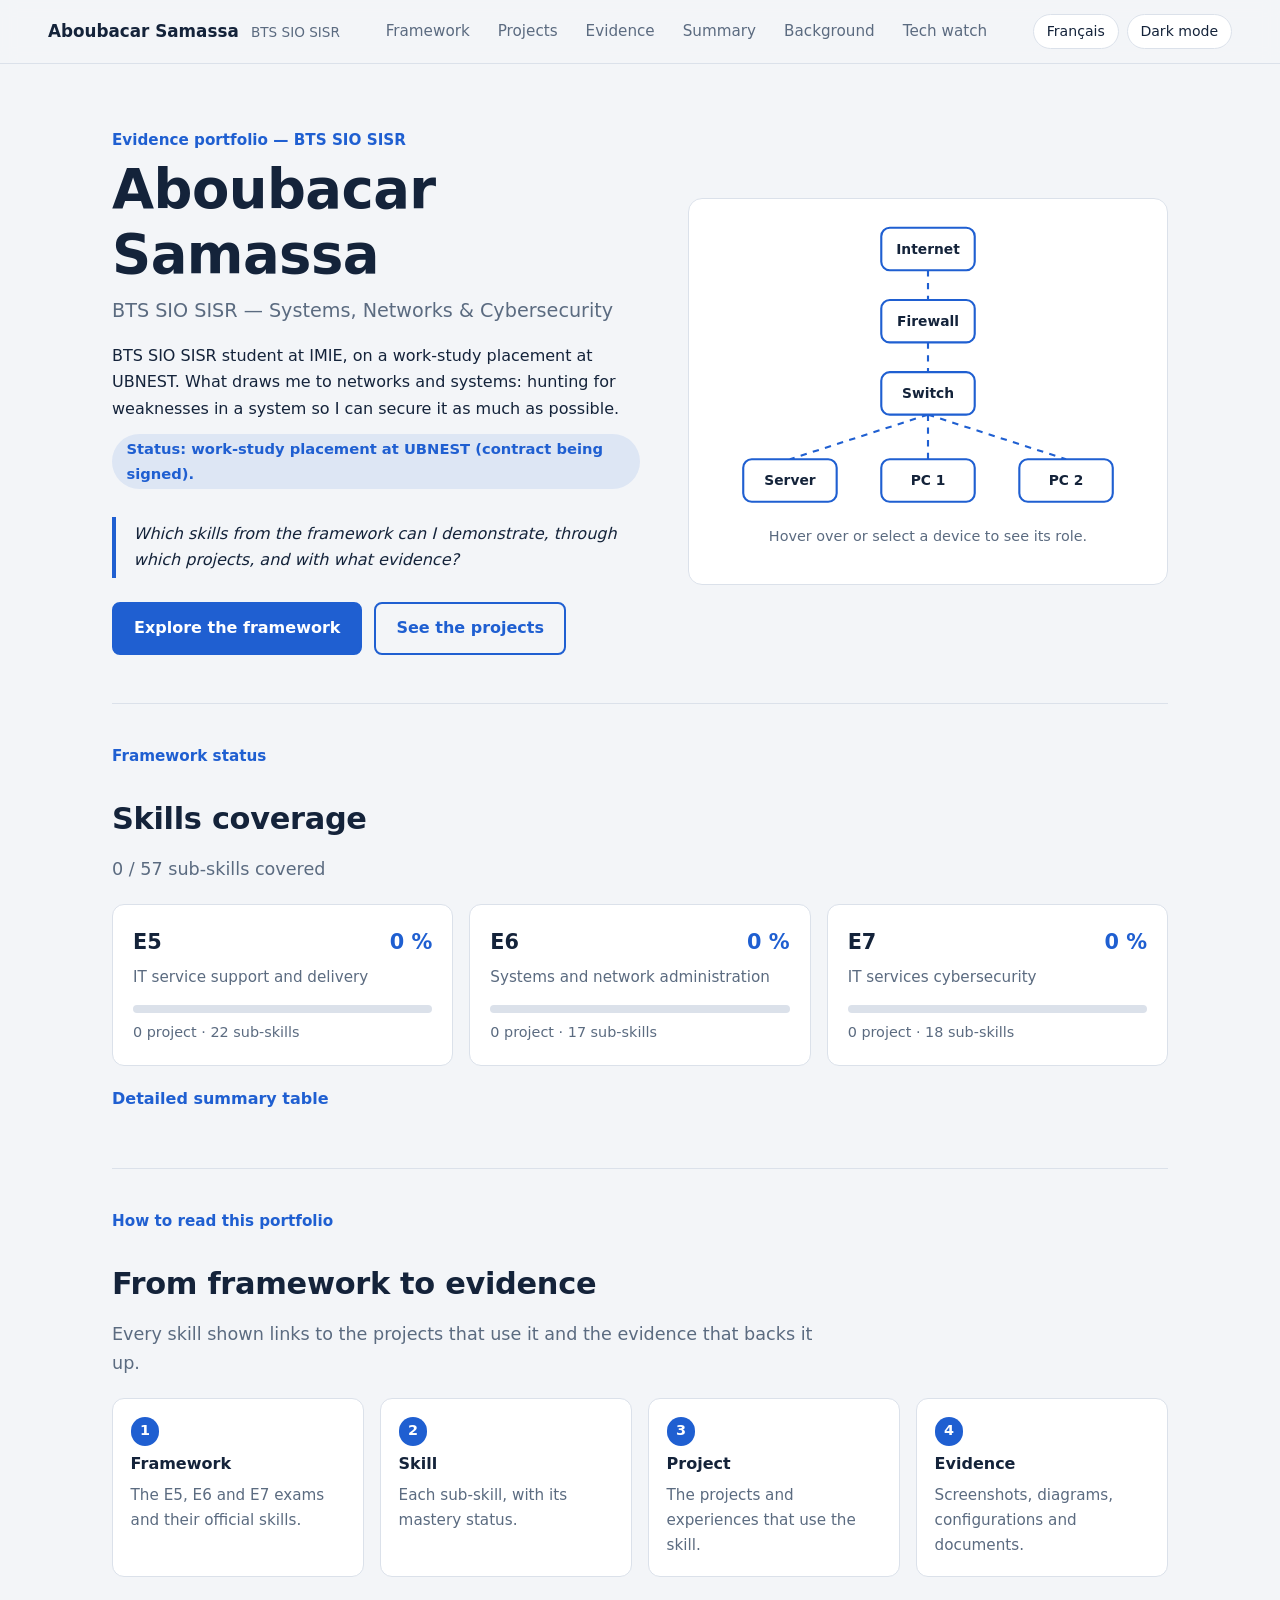
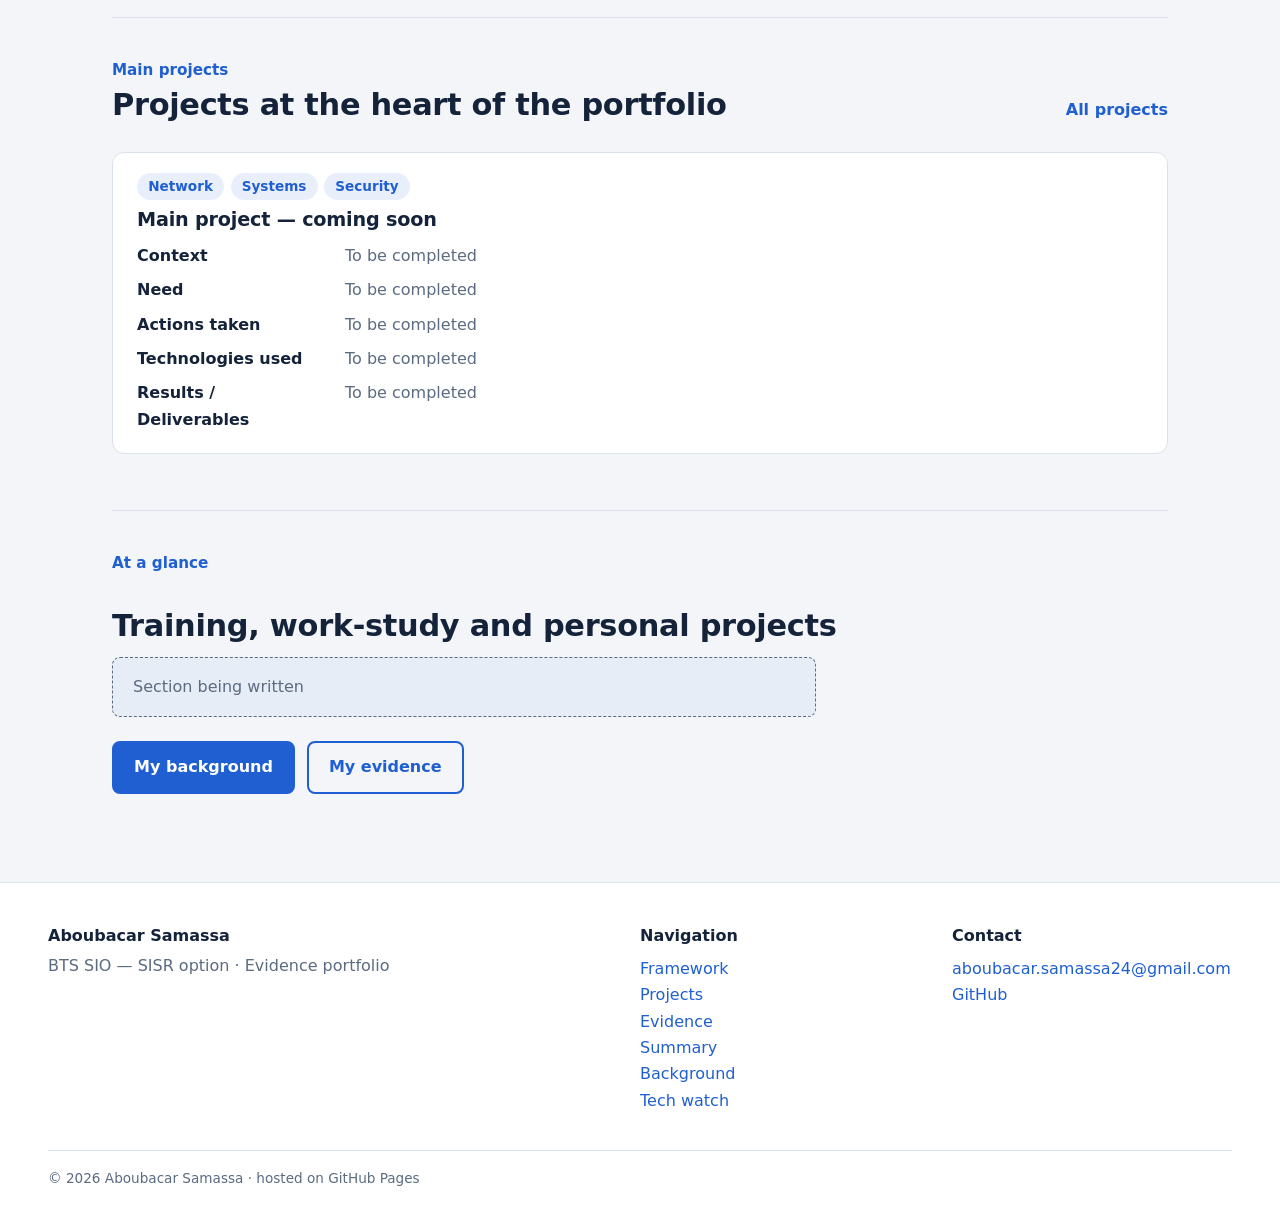
==== index-en.html @ 6299eace "Add files via upload" ====
<!DOCTYPE html>
<html lang="en" data-theme="light">
<head>
<meta charset="utf-8">
<meta name="viewport" content="width=device-width, initial-scale=1">
<title>Aboubacar Samassa — Portfolio BTS SIO SISR</title>
<meta name="description" content="Evidence portfolio — BTS SIO SISR · Aboubacar Samassa">
<script>(function(){var d=document.documentElement;d.classList.add("js");try{var s=localStorage.getItem("theme");d.dataset.theme=s||(matchMedia("(prefers-color-scheme: dark)").matches?"dark":"light")}catch(e){}})()</script>
<link rel="stylesheet" href="style.css?v=3">
</head>
<body>
<a class="skip" href="#main">Skip to content</a>
<header class="topbar">
  <a class="marque" href="index-en.html">Aboubacar Samassa <span>BTS SIO SISR</span></a>
  <nav aria-label="Main navigation"><ul><li><a href="referentiel-en.html">Framework</a></li><li><a href="realisations-en.html">Projects</a></li><li><a href="preuves-en.html">Evidence</a></li><li><a href="synthese-en.html">Summary</a></li><li><a href="parcours-en.html">Background</a></li><li><a href="veille-en.html">Tech watch</a></li></ul></nav>
  <div class="outils"><a class="outil" href="index.html" hreflang="fr" lang="fr">Français</a>
  <button class="outil" id="theme" type="button" aria-pressed="false">Dark mode</button></div>
</header>
<main id="main">
<section class="hero">
  <div class="hero-texte">
    <p class="surtitre">Evidence portfolio — BTS SIO SISR</p>
    <h1>Aboubacar Samassa</h1>
    <p class="accroche">BTS SIO SISR — Systems, Networks & Cybersecurity</p>
    <p class="intro">BTS SIO SISR student at IMIE, on a work-study placement at UBNEST. What draws me to networks and systems: hunting for weaknesses in a system so I can secure it as much as possible.</p>
    <p class="statut">Status: work-study placement at UBNEST (contract being signed).</p>
    <blockquote>Which skills from the framework can I demonstrate, through which projects, and with what evidence?</blockquote>
    <p class="actions"><a class="bouton" href="referentiel-en.html">Explore the framework</a> <a class="bouton clair" href="realisations-en.html">See the projects</a></p>
  </div>
  <figure class="schema"><svg viewBox="0 0 420 285" role="group" aria-label="Interactive network diagram"><line class="lien" x1="210" y1="52" x2="210" y2="80"/><line class="lien" x1="210" y1="120" x2="210" y2="148"/><line class="lien" x1="210" y1="188" x2="80" y2="230"/><line class="lien" x1="210" y1="188" x2="210" y2="230"/><line class="lien" x1="210" y1="188" x2="340" y2="230"/><g class="noeud" tabindex="0" role="button" aria-label="Internet: the public network, where incoming traffic comes from." data-desc="Internet: the public network, where incoming traffic comes from."><rect x="166" y="12" width="88" height="40" rx="8"/><text x="210" y="32">Internet</text></g><g class="noeud" tabindex="0" role="button" aria-label="Firewall: filters traffic and protects the internal network." data-desc="Firewall: filters traffic and protects the internal network."><rect x="166" y="80" width="88" height="40" rx="8"/><text x="210" y="100">Firewall</text></g><g class="noeud" tabindex="0" role="button" aria-label="Switch: connects the machines of the local network together." data-desc="Switch: connects the machines of the local network together."><rect x="166" y="148" width="88" height="40" rx="8"/><text x="210" y="168">Switch</text></g><g class="noeud" tabindex="0" role="button" aria-label="Server: hosts services (directory, files, web…)." data-desc="Server: hosts services (directory, files, web…)."><rect x="36" y="230" width="88" height="40" rx="8"/><text x="80" y="250">Server</text></g><g class="noeud" tabindex="0" role="button" aria-label="Client workstation: a user reaching the network’s services." data-desc="Client workstation: a user reaching the network’s services."><rect x="166" y="230" width="88" height="40" rx="8"/><text x="210" y="250">PC 1</text></g><g class="noeud" tabindex="0" role="button" aria-label="Client workstation: another user on the same local network." data-desc="Client workstation: another user on the same local network."><rect x="296" y="230" width="88" height="40" rx="8"/><text x="340" y="250">PC 2</text></g></svg><figcaption id="legende" aria-live="polite">Hover over or select a device to see its role.</figcaption></figure>
</section>
<section class="section" id="couverture"><p class="surtitre">Framework status</p><h2>Skills coverage</h2>
  <p class="lead">0 / 57 sub-skills covered</p><div class="cartes"><a class="carte" href="referentiel-en.html#e5">
      <div class="carte-tete"><strong>E5</strong><span class="pct">0 %</span></div><p class="carte-titre">IT service support and delivery</p>
      <div class="barre" role="img" aria-label="E5 : 0 %"><i style="width:0%"></i></div>
      <p class="petit">0 project · 22 sub-skills</p></a><a class="carte" href="referentiel-en.html#e6">
      <div class="carte-tete"><strong>E6</strong><span class="pct">0 %</span></div><p class="carte-titre">Systems and network administration</p>
      <div class="barre" role="img" aria-label="E6 : 0 %"><i style="width:0%"></i></div>
      <p class="petit">0 project · 17 sub-skills</p></a><a class="carte" href="referentiel-en.html#e7">
      <div class="carte-tete"><strong>E7</strong><span class="pct">0 %</span></div><p class="carte-titre">IT services cybersecurity</p>
      <div class="barre" role="img" aria-label="E7 : 0 %"><i style="width:0%"></i></div>
      <p class="petit">0 project · 18 sub-skills</p></a></div>
  <p><a class="lien-fort" href="synthese-en.html">Detailed summary table</a></p></section>
<section class="section"><p class="surtitre">How to read this portfolio</p><h2>From framework to evidence</h2>
  <p class="lead">Every skill shown links to the projects that use it and the evidence that backs it up.</p><ol class="etapes"><li><strong>Framework</strong><span>The E5, E6 and E7 exams and their official skills.</span></li><li><strong>Skill</strong><span>Each sub-skill, with its mastery status.</span></li><li><strong>Project</strong><span>The projects and experiences that use the skill.</span></li><li><strong>Evidence</strong><span>Screenshots, diagrams, configurations and documents.</span></li></ol></section>
<section class="section"><p class="surtitre">Main projects</p>
  <div class="entete-ligne"><h2>Projects at the heart of the portfolio</h2><a class="lien-fort" href="realisations-en.html">All projects</a></div>
  <article class="fiche"><div class="tags"><span class="tag">Network</span><span class="tag">Systems</span><span class="tag">Security</span></div><h3>Main project — coming soon</h3><dl><dt>Context</dt><dd>To be completed</dd><dt>Need</dt><dd>To be completed</dd><dt>Actions taken</dt><dd>To be completed</dd><dt>Technologies used</dt><dd>To be completed</dd><dt>Results / Deliverables</dt><dd>To be completed</dd></dl></article></section>
<section class="section"><p class="surtitre">At a glance</p><h2>Training, work-study and personal projects</h2>
  <p class="placeholder">Section being written</p>
  <p class="actions"><a class="bouton" href="parcours-en.html">My background</a> <a class="bouton clair" href="preuves-en.html">My evidence</a></p></section>
</main>
<footer class="pied">
  <div><strong>Aboubacar Samassa</strong><p>BTS SIO — SISR option · Evidence portfolio</p></div>
  <div><strong>Navigation</strong><ul><li><a href="referentiel-en.html">Framework</a></li><li><a href="realisations-en.html">Projects</a></li><li><a href="preuves-en.html">Evidence</a></li><li><a href="synthese-en.html">Summary</a></li><li><a href="parcours-en.html">Background</a></li><li><a href="veille-en.html">Tech watch</a></li></ul></div>
  <div><strong>Contact</strong><ul><li><a href="mailto:aboubacar.samassa24@gmail.com">aboubacar.samassa24@gmail.com</a></li><li><a href="https://github.com/Ubasams24">GitHub</a></li></ul></div>
  <p class="copy">© 2026 Aboubacar Samassa · hosted on GitHub Pages</p>
</footer>
<script src="script.js?v=3"></script>
</body>
</html>
---- style.css ----
:root{
  --fond:#f3f5f8; --carte:#fff; --encre:#14233a; --doux:#5b6b80; --accent:#1f5fd1; --accent-fort:#184fb0;
  --filet:#dbe1ea; --barre:rgba(243,245,248,.92); --th-fond:#14233a; --th-texte:#fff; --sur-accent:#fff;
  --teinte:rgba(31,95,209,.1); --teinte-faible:rgba(31,95,209,.05); --ombre:rgba(20,35,58,.1); color-scheme:light;
}
:root[data-theme="dark"]{
  --fond:#0e1624; --carte:#16223a; --encre:#e6edf7; --doux:#9fb0c7; --accent:#6ea0ff; --accent-fort:#8db4ff;
  --filet:#263553; --barre:rgba(14,22,36,.92); --th-fond:#223457; --th-texte:#e6edf7; --sur-accent:#0b1626;
  --teinte:rgba(110,160,255,.16); --teinte-faible:rgba(110,160,255,.07); --ombre:rgba(0,0,0,.4); color-scheme:dark;
}
*{box-sizing:border-box}
html{scroll-behavior:smooth}
body{margin:0;background:var(--fond);color:var(--encre);font-family:system-ui,-apple-system,"Segoe UI",Roboto,sans-serif;
  line-height:1.65;transition:background-color .3s,color .3s}
a{color:var(--accent)}
:focus-visible{outline:3px solid var(--accent);outline-offset:3px}
.skip{position:absolute;left:-999px}
.skip:focus{left:1rem;top:1rem;background:var(--carte);padding:.5rem 1rem;z-index:20}

.topbar{position:sticky;top:0;z-index:10;background:var(--barre);backdrop-filter:blur(8px);border-bottom:1px solid var(--filet);
  display:flex;align-items:center;justify-content:space-between;gap:1rem;padding:.8rem clamp(1rem,4vw,3rem);flex-wrap:wrap}
.marque{color:var(--encre);text-decoration:none;font-weight:700;font-size:1.05rem}
.marque span{font-weight:500;color:var(--doux);font-size:.85rem;margin-left:.4rem}
.topbar ul{list-style:none;display:flex;gap:.25rem;margin:0;padding:0;flex-wrap:wrap}
.topbar nav a{display:block;padding:.4rem .75rem;border-radius:6px;color:var(--doux);text-decoration:none;font-size:.95rem}
.topbar nav a:hover{color:var(--encre);background:var(--teinte-faible)}
.topbar nav a[aria-current="page"]{color:var(--accent);font-weight:600;background:var(--teinte)}
.outils{display:flex;gap:.5rem;align-items:center}
.outil{border:1px solid var(--filet);background:var(--carte);color:var(--encre);padding:.3rem .8rem;border-radius:99px;
  font:inherit;font-size:.88rem;cursor:pointer;text-decoration:none}
.outil:hover{border-color:var(--accent);color:var(--accent)}
.outil[aria-pressed="true"]{background:var(--accent);color:var(--sur-accent);border-color:var(--accent)}

main{max-width:72rem;margin:0 auto;padding:0 clamp(1rem,4vw,3rem) 3rem}
h1,h2,h3{line-height:1.2;letter-spacing:-.01em}
h1{font-size:clamp(2.2rem,5vw,3.4rem);margin:.2rem 0 .5rem}
h2{font-size:clamp(1.5rem,2.6vw,1.9rem);margin:2rem 0 .75rem}
h3{font-size:1.2rem;margin:.5rem 0 .75rem}
.surtitre{color:var(--accent);font-weight:600;font-size:.95rem;margin:0}
.lead{color:var(--doux);font-size:1.1rem;max-width:44rem}
.petit{color:var(--doux);font-size:.9rem;margin:.5rem 0 0}

.hero{display:grid;grid-template-columns:1.1fr 1fr;gap:3rem;align-items:center;padding:4rem 0 3rem}
.accroche{font-size:1.2rem;color:var(--doux);margin:0 0 1rem}
.intro{max-width:36rem;margin:.5rem 0}
.statut{display:inline-block;background:var(--teinte);color:var(--accent);border-radius:99px;padding:.2rem .9rem;font-weight:600;font-size:.92rem;margin:.25rem 0}
blockquote{margin:1.5rem 0;padding:.25rem 0 .25rem 1.1rem;border-left:4px solid var(--accent);font-style:italic;max-width:34rem}
.actions{display:flex;gap:.75rem;flex-wrap:wrap;margin:1.5rem 0 0}
.bouton{display:inline-block;background:var(--accent);color:var(--sur-accent);text-decoration:none;padding:.7rem 1.25rem;
  border-radius:8px;font-weight:600;border:2px solid var(--accent)}
.bouton:hover{background:var(--accent-fort);border-color:var(--accent-fort)}
.bouton.clair{background:transparent;color:var(--accent)}
.bouton.clair:hover{background:var(--teinte-faible)}

/* schéma réseau */
.schema{margin:0;background:var(--carte);border:1px solid var(--filet);border-radius:14px;padding:1rem}
.schema svg{width:100%;height:auto;display:block}
.lien{stroke:var(--accent);stroke-width:2;stroke-dasharray:6 6;animation:flux 1.2s linear infinite}
@keyframes flux{to{stroke-dashoffset:-12}}
.noeud{cursor:pointer;outline:none}
.noeud rect{fill:var(--carte);stroke:var(--accent);stroke-width:2;transition:fill .2s}
.noeud text{fill:var(--encre);font-size:13px;font-weight:600;text-anchor:middle;dominant-baseline:central;pointer-events:none;transition:fill .2s}
.noeud:hover rect,.noeud:focus rect,.noeud.actif rect{fill:var(--accent)}
.noeud:hover text,.noeud:focus text,.noeud.actif text{fill:var(--sur-accent)}
.noeud:focus-visible rect{stroke-width:4}
.schema figcaption{color:var(--doux);font-size:.9rem;margin-top:.5rem;min-height:3em;text-align:center}

.placeholder{border:1px dashed var(--doux);border-radius:8px;padding:1rem 1.25rem;color:var(--doux);background:var(--teinte-faible);max-width:44rem;margin:.5rem 0}
.section{border-top:1px solid var(--filet);padding:2.5rem 0}
.entete-ligne{display:flex;justify-content:space-between;align-items:baseline;gap:1rem;flex-wrap:wrap}
.entete-ligne h2{margin:.25rem 0 .75rem}
.lien-fort{font-weight:600;text-decoration:none}
.lien-fort:hover{text-decoration:underline}

.cartes{display:grid;grid-template-columns:repeat(3,1fr);gap:1rem;margin:1.25rem 0}
.carte{display:block;background:var(--carte);border:1px solid var(--filet);border-radius:12px;padding:1.25rem;text-decoration:none;color:var(--encre)}
.carte:hover{border-color:var(--accent)}
.carte-tete{display:flex;justify-content:space-between;align-items:baseline;font-size:1.3rem}
.pct{color:var(--accent);font-weight:700}
.carte-titre{margin:.4rem 0 .9rem;color:var(--doux);font-size:.95rem}
.barre{height:8px;border-radius:99px;background:var(--filet);overflow:hidden}
.barre i{display:block;height:100%;background:var(--accent);transition:width 1s ease .3s}

.etapes{list-style:none;counter-reset:e;display:grid;grid-template-columns:repeat(4,1fr);gap:1rem;padding:0;margin:1.25rem 0 0}
.etapes li{counter-increment:e;background:var(--carte);border:1px solid var(--filet);border-radius:12px;padding:1.1rem;display:flex;flex-direction:column;gap:.35rem}
.etapes li::before{content:counter(e);width:1.8rem;height:1.8rem;border-radius:50%;background:var(--accent);color:var(--sur-accent);display:grid;place-items:center;font-weight:700;font-size:.9rem}
.etapes span{color:var(--doux);font-size:.95rem}

.fiche{background:var(--carte);border:1px solid var(--filet);border-radius:12px;padding:1.25rem 1.5rem;margin:1rem 0}
.tags{display:flex;gap:.4rem;flex-wrap:wrap}
.tag{background:var(--teinte);color:var(--accent);border-radius:99px;padding:.15rem .7rem;font-size:.85rem;font-weight:600}
.fiche dl{margin:0;display:grid;grid-template-columns:12rem 1fr;gap:.5rem 1rem}
.fiche dt{font-weight:600}
.fiche dd{margin:0;color:var(--doux)}

.entete-page{padding:3rem 0 .5rem}
.entete-page h1{font-size:clamp(1.9rem,4vw,2.6rem)}
.bloc{border-top:1px solid var(--filet);margin-top:1.75rem;padding-top:.25rem}
.table-wrap{overflow-x:auto}
table{border-collapse:collapse;width:100%;background:var(--carte)}
th,td{text-align:left;padding:.75rem 1rem;border:1px solid var(--filet)}
th{background:var(--th-fond);color:var(--th-texte)}

.pied{border-top:1px solid var(--filet);background:var(--carte);padding:2.5rem clamp(1rem,4vw,3rem) 1.5rem;display:grid;grid-template-columns:2fr 1fr 1fr;gap:2rem}
.pied ul{list-style:none;margin:.4rem 0 0;padding:0}
.pied a{text-decoration:none}
.pied a:hover{text-decoration:underline}
.pied p{margin:.25rem 0;color:var(--doux)}
.copy{grid-column:1/-1;font-size:.85rem;border-top:1px solid var(--filet);padding-top:1rem}

/* animations */
@view-transition{navigation:auto}
.js .reveal{opacity:0;transform:translateY(16px);transition:opacity .6s ease,transform .6s ease}
.js .reveal.visible{opacity:1;transform:none}
@keyframes monte{from{opacity:0;transform:translateY(18px)}to{opacity:1;transform:none}}
.hero-texte>*{animation:monte .7s ease both}
.hero-texte>:nth-child(2){animation-delay:.08s}.hero-texte>:nth-child(3){animation-delay:.16s}
.hero-texte>:nth-child(4){animation-delay:.24s}.hero-texte>:nth-child(5){animation-delay:.32s}
.hero-texte>:nth-child(6){animation-delay:.40s}.hero-texte>:nth-child(7){animation-delay:.48s}
.schema{animation:monte .8s ease .3s both}
.topbar nav a,.bouton,.carte,.fiche,.outil,.lien-fort{transition:background-color .2s,color .2s,border-color .2s,transform .2s,box-shadow .2s}
.bouton:hover{transform:translateY(-2px);box-shadow:0 6px 16px var(--ombre)}
.bouton:active{transform:none;box-shadow:none}
.carte:hover,.fiche:hover,.js .reveal.visible.carte:hover,.js .reveal.visible.fiche:hover{transform:translateY(-3px);box-shadow:0 8px 22px var(--ombre)}

@media (max-width:860px){
  .hero{grid-template-columns:1fr;gap:1.5rem;padding-top:2.5rem}
  .cartes,.etapes{grid-template-columns:1fr}
  .fiche dl{grid-template-columns:1fr;gap:.1rem}
  .fiche dd{margin-bottom:.6rem}
  .pied{grid-template-columns:1fr}
}
@media (prefers-reduced-motion:reduce){
  *,*::before,*::after{animation:none !important;transition:none !important}
  html{scroll-behavior:auto}
}
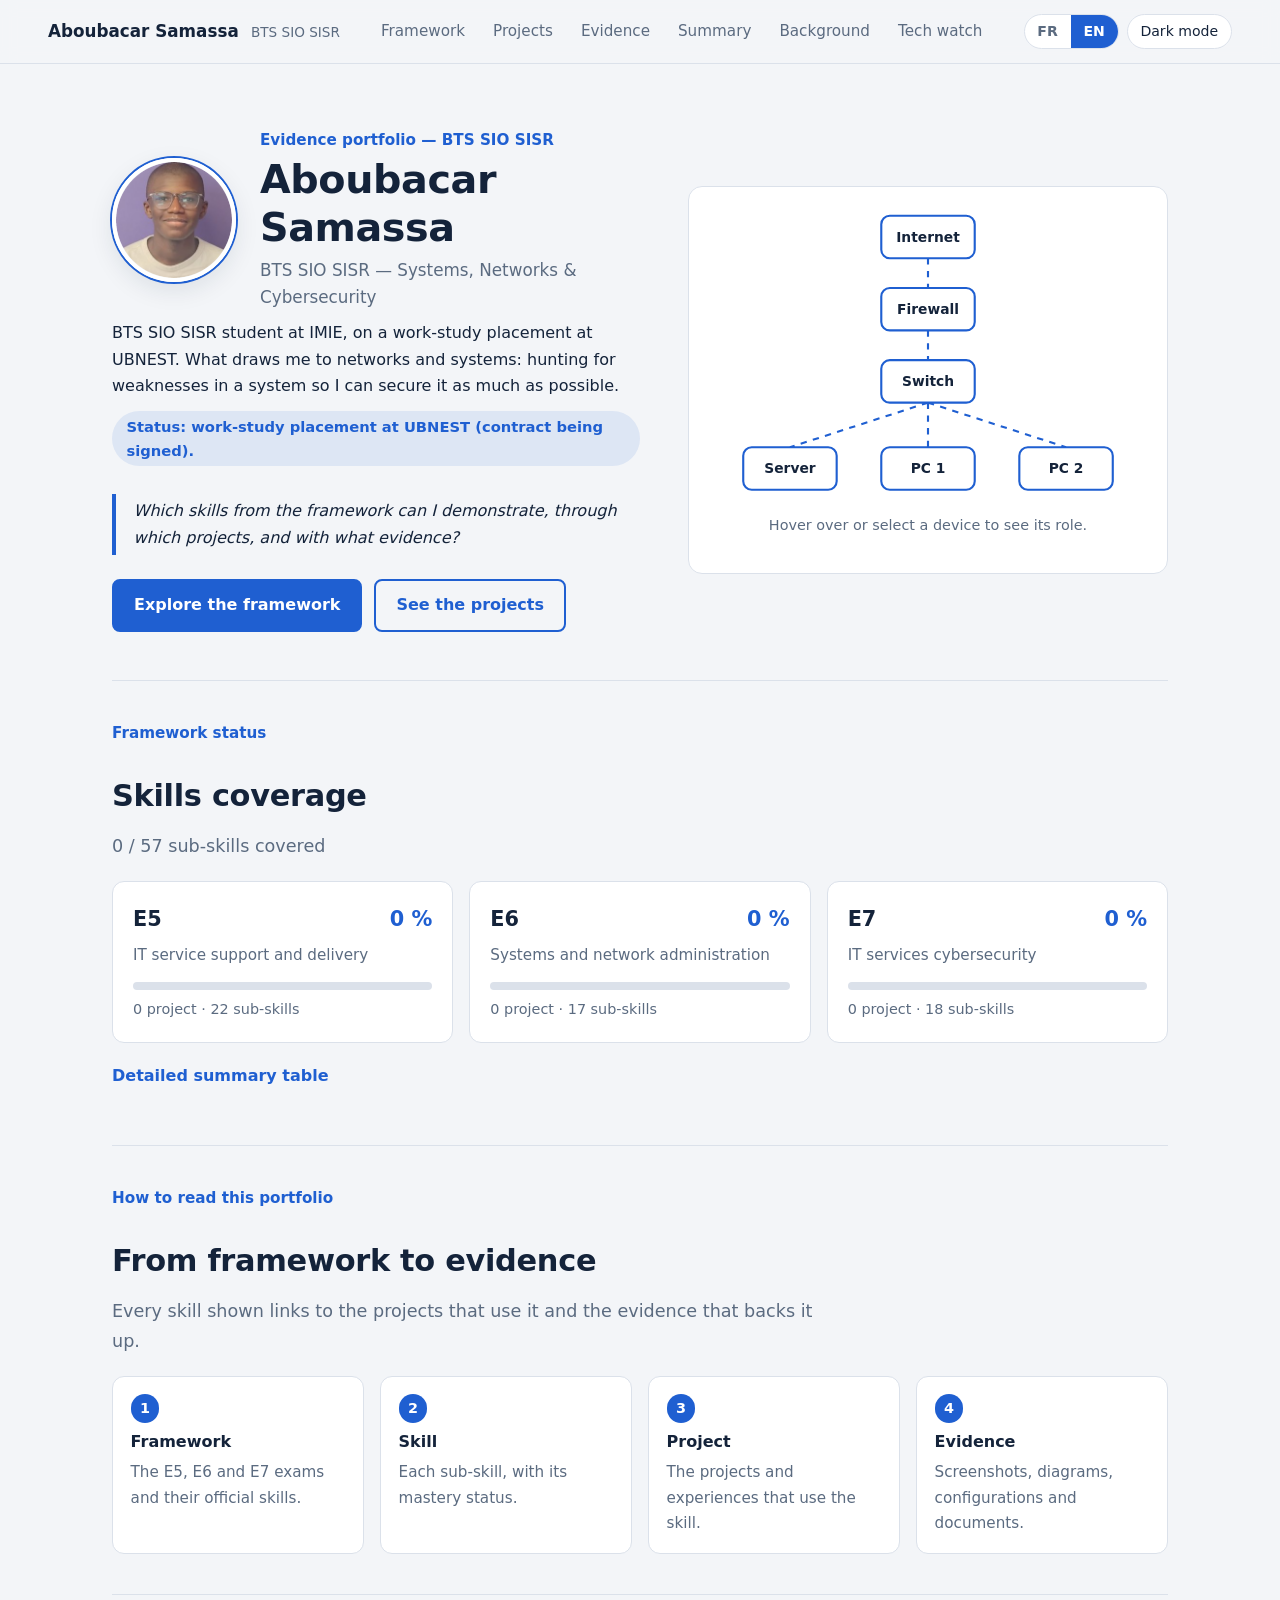
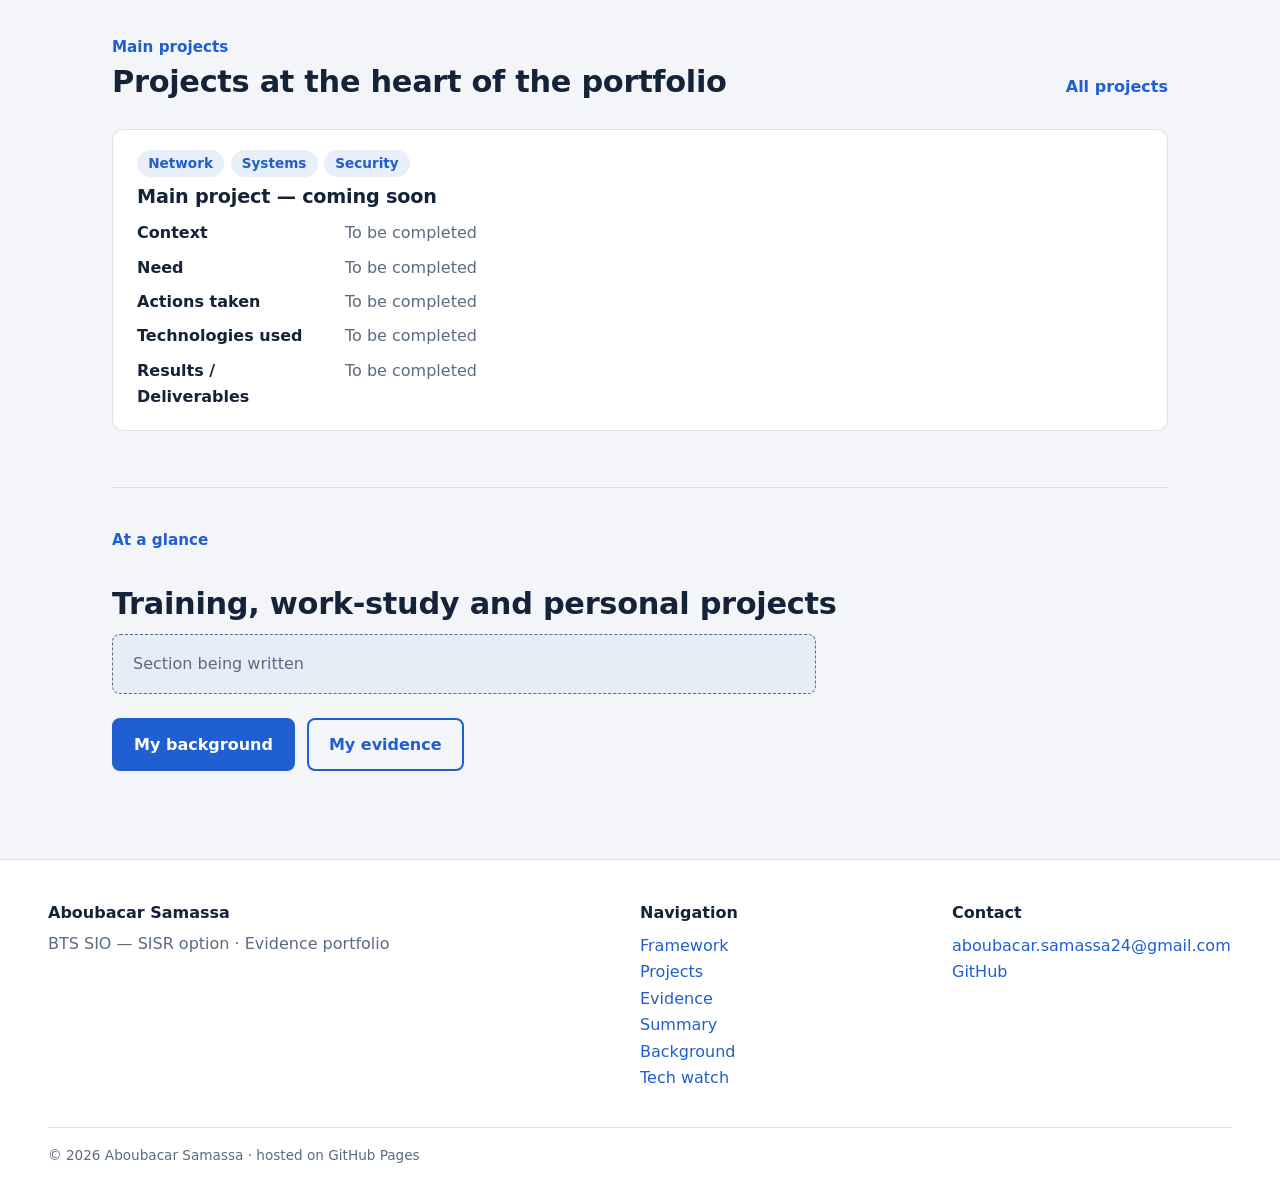
==== commit 86189b70: "Add files via upload" ====
--- a/index-en.html
+++ b/index-en.html
@@ -13,15 +13,16 @@
 <header class="topbar">
   <a class="marque" href="index-en.html">Aboubacar Samassa <span>BTS SIO SISR</span></a>
   <nav aria-label="Main navigation"><ul><li><a href="referentiel-en.html">Framework</a></li><li><a href="realisations-en.html">Projects</a></li><li><a href="preuves-en.html">Evidence</a></li><li><a href="synthese-en.html">Summary</a></li><li><a href="parcours-en.html">Background</a></li><li><a href="veille-en.html">Tech watch</a></li></ul></nav>
-  <div class="outils"><a class="outil" href="index.html" hreflang="fr" lang="fr">Français</a>
+  <div class="outils"><div class="langues" role="group" aria-label="Langue / Language"><a href="index.html" lang="fr" hreflang="fr" title="Français">FR</a><span aria-current="true" title="English">EN</span></div>
   <button class="outil" id="theme" type="button" aria-pressed="false">Dark mode</button></div>
 </header>
 <main id="main">
 <section class="hero">
   <div class="hero-texte">
-    <p class="surtitre">Evidence portfolio — BTS SIO SISR</p>
-    <h1>Aboubacar Samassa</h1>
-    <p class="accroche">BTS SIO SISR — Systems, Networks & Cybersecurity</p>
+    <div class="identite">
+      <img class="portrait" src="photo.png" width="480" height="480" alt="Portrait of Aboubacar Samassa">
+      <div><p class="surtitre">Evidence portfolio — BTS SIO SISR</p><h1>Aboubacar Samassa</h1><p class="accroche">BTS SIO SISR — Systems, Networks & Cybersecurity</p></div>
+    </div>
     <p class="intro">BTS SIO SISR student at IMIE, on a work-study placement at UBNEST. What draws me to networks and systems: hunting for weaknesses in a system so I can secure it as much as possible.</p>
     <p class="statut">Status: work-study placement at UBNEST (contract being signed).</p>
     <blockquote>Which skills from the framework can I demonstrate, through which projects, and with what evidence?</blockquote>
--- a/style.css
+++ b/style.css
@@ -134,3 +134,24 @@
   *,*::before,*::after{animation:none !important;transition:none !important}
   html{scroll-behavior:auto}
 }
+
+/* sélecteur de langue FR | EN */
+.langues{display:flex;border:1px solid var(--filet);border-radius:99px;overflow:hidden;background:var(--carte)}
+.langues a,.langues span{padding:.3rem .8rem;font-size:.88rem;font-weight:600;text-decoration:none;color:var(--doux);transition:background-color .2s,color .2s}
+.langues a:hover{background:var(--teinte-faible);color:var(--accent)}
+.langues [aria-current]{background:var(--accent);color:var(--sur-accent)}
+
+/* portrait */
+.identite{display:flex;align-items:center;gap:1.5rem;flex-wrap:wrap;margin-bottom:.5rem}
+.identite h1{font-size:clamp(2rem,4vw,2.9rem)}
+.identite .accroche{margin-bottom:0}
+.portrait{width:clamp(96px,14vw,140px);height:auto;aspect-ratio:1;border-radius:50%;object-fit:cover;flex:none;
+  border:4px solid var(--carte);box-shadow:0 0 0 2px var(--accent),0 8px 24px var(--ombre)}
+
+/* portrait à côté du nom */
+.identite{flex-wrap:nowrap}
+.identite>div{min-width:0}
+.identite h1{font-size:clamp(1.9rem,3.1vw,2.6rem);margin:.15rem 0 .35rem}
+.identite .accroche{font-size:1.05rem}
+.portrait{width:clamp(88px,10vw,124px)}
+@media (max-width:520px){.identite{flex-wrap:wrap}.portrait{width:104px}}
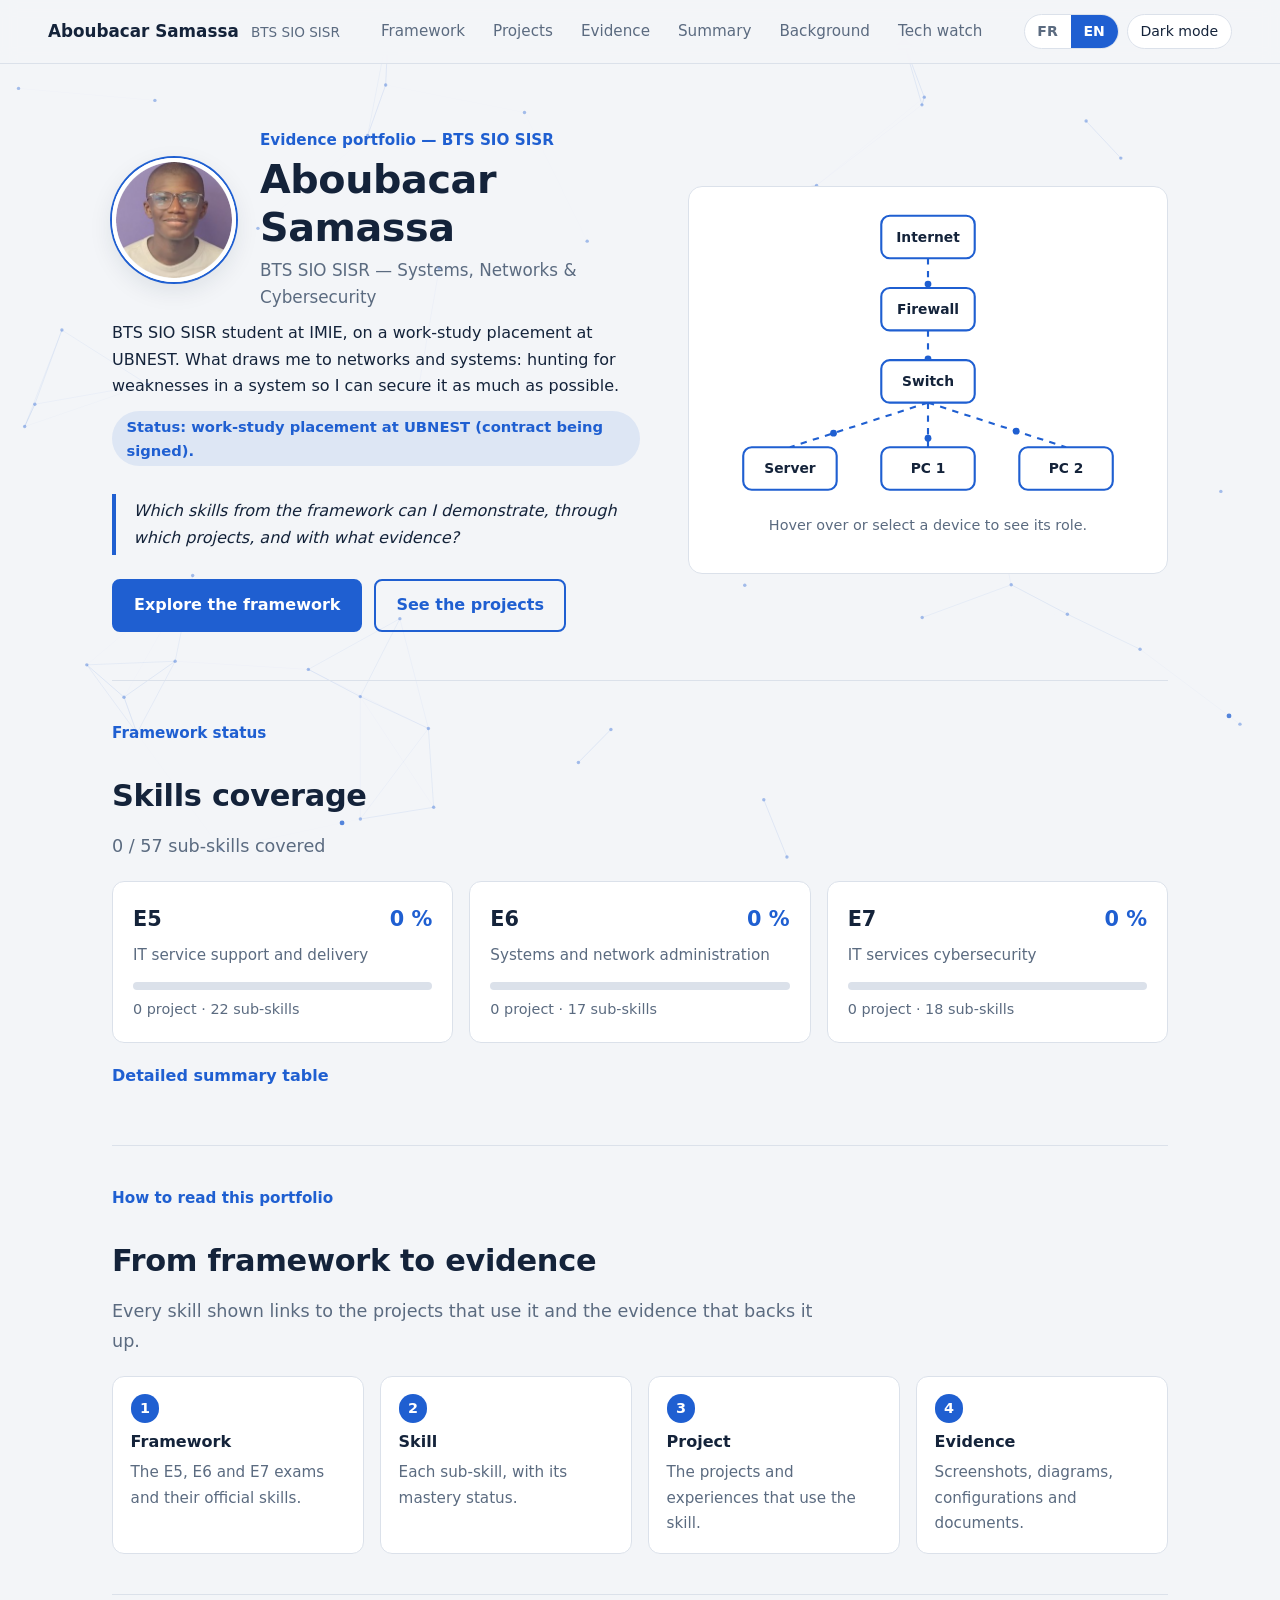
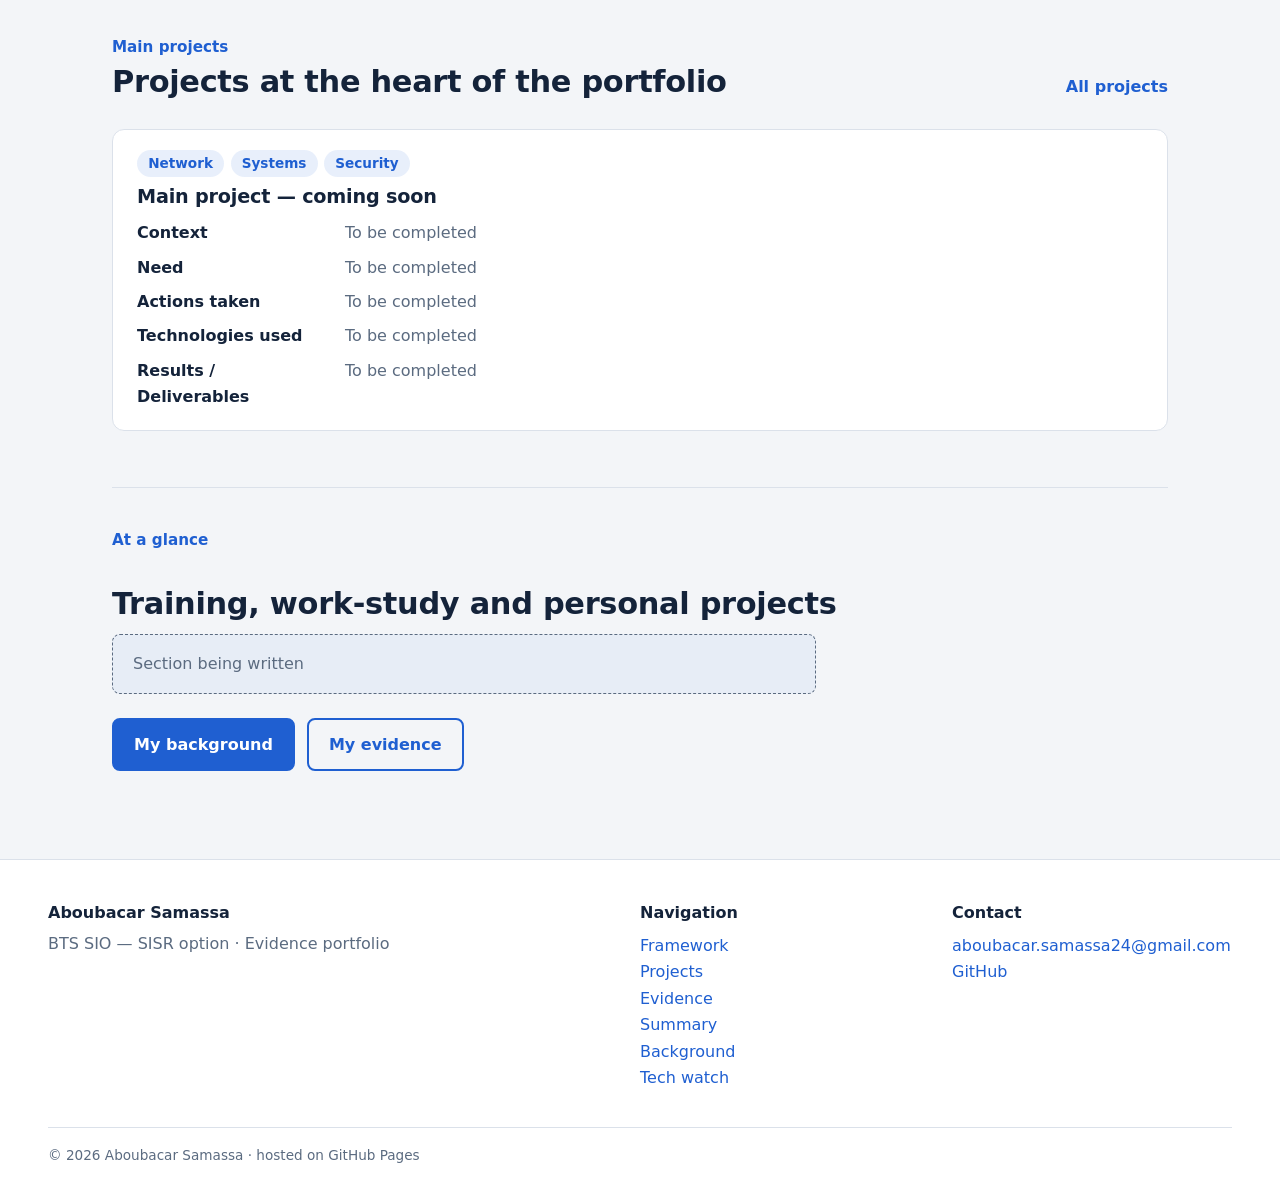
==== commit de89a4b3: "Add files via upload" ====
--- a/index-en.html
+++ b/index-en.html
@@ -6,9 +6,11 @@
 <title>Aboubacar Samassa — Portfolio BTS SIO SISR</title>
 <meta name="description" content="Evidence portfolio — BTS SIO SISR · Aboubacar Samassa">
 <script>(function(){var d=document.documentElement;d.classList.add("js");try{var s=localStorage.getItem("theme");d.dataset.theme=s||(matchMedia("(prefers-color-scheme: dark)").matches?"dark":"light")}catch(e){}})()</script>
-<link rel="stylesheet" href="style.css?v=3">
+<link rel="stylesheet" href="style.css?v=4">
 </head>
 <body>
+<canvas id="fond" aria-hidden="true"></canvas>
+<div id="progression" aria-hidden="true"></div>
 <a class="skip" href="#main">Skip to content</a>
 <header class="topbar">
   <a class="marque" href="index-en.html">Aboubacar Samassa <span>BTS SIO SISR</span></a>
@@ -28,7 +30,7 @@
     <blockquote>Which skills from the framework can I demonstrate, through which projects, and with what evidence?</blockquote>
     <p class="actions"><a class="bouton" href="referentiel-en.html">Explore the framework</a> <a class="bouton clair" href="realisations-en.html">See the projects</a></p>
   </div>
-  <figure class="schema"><svg viewBox="0 0 420 285" role="group" aria-label="Interactive network diagram"><line class="lien" x1="210" y1="52" x2="210" y2="80"/><line class="lien" x1="210" y1="120" x2="210" y2="148"/><line class="lien" x1="210" y1="188" x2="80" y2="230"/><line class="lien" x1="210" y1="188" x2="210" y2="230"/><line class="lien" x1="210" y1="188" x2="340" y2="230"/><g class="noeud" tabindex="0" role="button" aria-label="Internet: the public network, where incoming traffic comes from." data-desc="Internet: the public network, where incoming traffic comes from."><rect x="166" y="12" width="88" height="40" rx="8"/><text x="210" y="32">Internet</text></g><g class="noeud" tabindex="0" role="button" aria-label="Firewall: filters traffic and protects the internal network." data-desc="Firewall: filters traffic and protects the internal network."><rect x="166" y="80" width="88" height="40" rx="8"/><text x="210" y="100">Firewall</text></g><g class="noeud" tabindex="0" role="button" aria-label="Switch: connects the machines of the local network together." data-desc="Switch: connects the machines of the local network together."><rect x="166" y="148" width="88" height="40" rx="8"/><text x="210" y="168">Switch</text></g><g class="noeud" tabindex="0" role="button" aria-label="Server: hosts services (directory, files, web…)." data-desc="Server: hosts services (directory, files, web…)."><rect x="36" y="230" width="88" height="40" rx="8"/><text x="80" y="250">Server</text></g><g class="noeud" tabindex="0" role="button" aria-label="Client workstation: a user reaching the network’s services." data-desc="Client workstation: a user reaching the network’s services."><rect x="166" y="230" width="88" height="40" rx="8"/><text x="210" y="250">PC 1</text></g><g class="noeud" tabindex="0" role="button" aria-label="Client workstation: another user on the same local network." data-desc="Client workstation: another user on the same local network."><rect x="296" y="230" width="88" height="40" rx="8"/><text x="340" y="250">PC 2</text></g></svg><figcaption id="legende" aria-live="polite">Hover over or select a device to see its role.</figcaption></figure>
+  <figure class="schema"><svg viewBox="0 0 420 285" role="group" aria-label="Interactive network diagram"><line class="lien" x1="210" y1="52" x2="210" y2="80"/><line class="lien" x1="210" y1="120" x2="210" y2="148"/><line class="lien" x1="210" y1="188" x2="80" y2="230"/><line class="lien" x1="210" y1="188" x2="210" y2="230"/><line class="lien" x1="210" y1="188" x2="340" y2="230"/><circle class="paquet" r="3.2"><animateMotion dur="2.2s" repeatCount="indefinite" path="M210 52 L210 80"/></circle><circle class="paquet" r="3.2"><animateMotion dur="2.0s" repeatCount="indefinite" path="M210 120 L210 148"/></circle><circle class="paquet" r="3.2"><animateMotion dur="2.8s" repeatCount="indefinite" path="M210 188 L80 230"/></circle><circle class="paquet" r="3.2"><animateMotion dur="2.4s" repeatCount="indefinite" path="M210 188 L210 230"/></circle><circle class="paquet" r="3.2"><animateMotion dur="3.0s" repeatCount="indefinite" path="M210 188 L340 230"/></circle><g class="noeud" tabindex="0" role="button" aria-label="Internet: the public network, where incoming traffic comes from." data-desc="Internet: the public network, where incoming traffic comes from."><rect x="166" y="12" width="88" height="40" rx="8"/><text x="210" y="32">Internet</text></g><g class="noeud" tabindex="0" role="button" aria-label="Firewall: filters traffic and protects the internal network." data-desc="Firewall: filters traffic and protects the internal network."><rect x="166" y="80" width="88" height="40" rx="8"/><text x="210" y="100">Firewall</text></g><g class="noeud" tabindex="0" role="button" aria-label="Switch: connects the machines of the local network together." data-desc="Switch: connects the machines of the local network together."><rect x="166" y="148" width="88" height="40" rx="8"/><text x="210" y="168">Switch</text></g><g class="noeud" tabindex="0" role="button" aria-label="Server: hosts services (directory, files, web…)." data-desc="Server: hosts services (directory, files, web…)."><rect x="36" y="230" width="88" height="40" rx="8"/><text x="80" y="250">Server</text></g><g class="noeud" tabindex="0" role="button" aria-label="Client workstation: a user reaching the network’s services." data-desc="Client workstation: a user reaching the network’s services."><rect x="166" y="230" width="88" height="40" rx="8"/><text x="210" y="250">PC 1</text></g><g class="noeud" tabindex="0" role="button" aria-label="Client workstation: another user on the same local network." data-desc="Client workstation: another user on the same local network."><rect x="296" y="230" width="88" height="40" rx="8"/><text x="340" y="250">PC 2</text></g></svg><figcaption id="legende" aria-live="polite">Hover over or select a device to see its role.</figcaption></figure>
 </section>
 <section class="section" id="couverture"><p class="surtitre">Framework status</p><h2>Skills coverage</h2>
   <p class="lead">0 / 57 sub-skills covered</p><div class="cartes"><a class="carte" href="referentiel-en.html#e5">
@@ -57,6 +59,7 @@
   <div><strong>Contact</strong><ul><li><a href="mailto:aboubacar.samassa24@gmail.com">aboubacar.samassa24@gmail.com</a></li><li><a href="https://github.com/Ubasams24">GitHub</a></li></ul></div>
   <p class="copy">© 2026 Aboubacar Samassa · hosted on GitHub Pages</p>
 </footer>
-<script src="script.js?v=3"></script>
+<script src="script.js?v=4"></script>
+<script src="fond.js?v=4"></script>
 </body>
 </html>
--- a/style.css
+++ b/style.css
@@ -155,3 +155,22 @@
 .identite .accroche{font-size:1.05rem}
 .portrait{width:clamp(88px,10vw,124px)}
 @media (max-width:520px){.identite{flex-wrap:wrap}.portrait{width:104px}}
+
+/* ===== Fond animé et animations discrètes ===== */
+#fond{position:fixed;inset:0;width:100%;height:100%;z-index:-1;pointer-events:none}
+#progression{position:fixed;top:0;left:0;right:0;height:3px;background:var(--accent);transform:scaleX(0);transform-origin:left;z-index:30;pointer-events:none}
+.paquet{fill:var(--accent)}
+
+/* soulignement qui glisse sous les liens du menu */
+.topbar nav a{position:relative}
+.topbar nav a::after{content:"";position:absolute;left:.75rem;right:.75rem;bottom:.2rem;height:2px;background:var(--accent);
+  transform:scaleX(0);transform-origin:left;transition:transform .25s ease}
+.topbar nav a:hover::after{transform:scaleX(1)}
+.topbar nav a[aria-current="page"]::after{display:none}
+
+/* halo lent autour du portrait */
+@keyframes halo{0%,100%{box-shadow:0 0 0 2px var(--accent),0 8px 24px var(--ombre)}
+  50%{box-shadow:0 0 0 2px var(--accent),0 0 0 9px var(--teinte-faible),0 8px 24px var(--ombre)}}
+.portrait{animation:halo 4.5s ease-in-out infinite}
+
+@media (prefers-reduced-motion:reduce){.paquet{display:none}#progression{transition:none}}
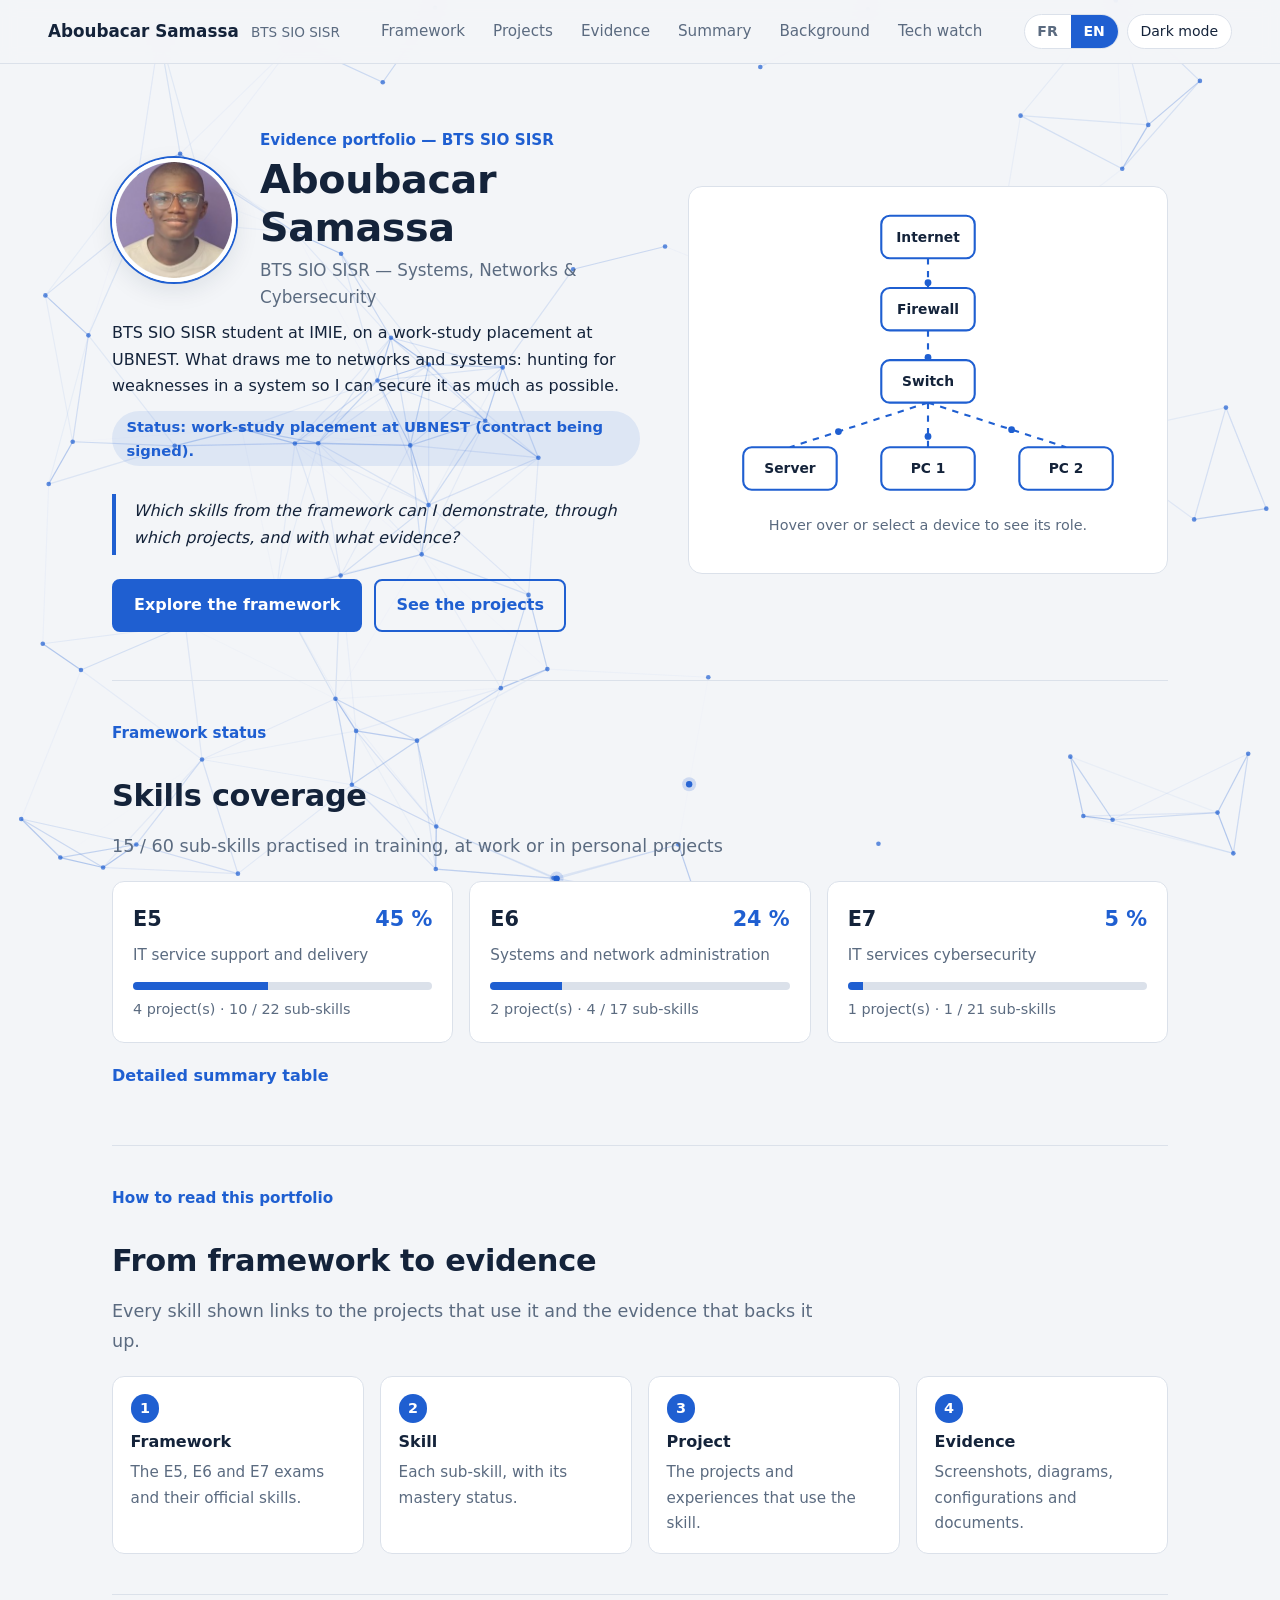
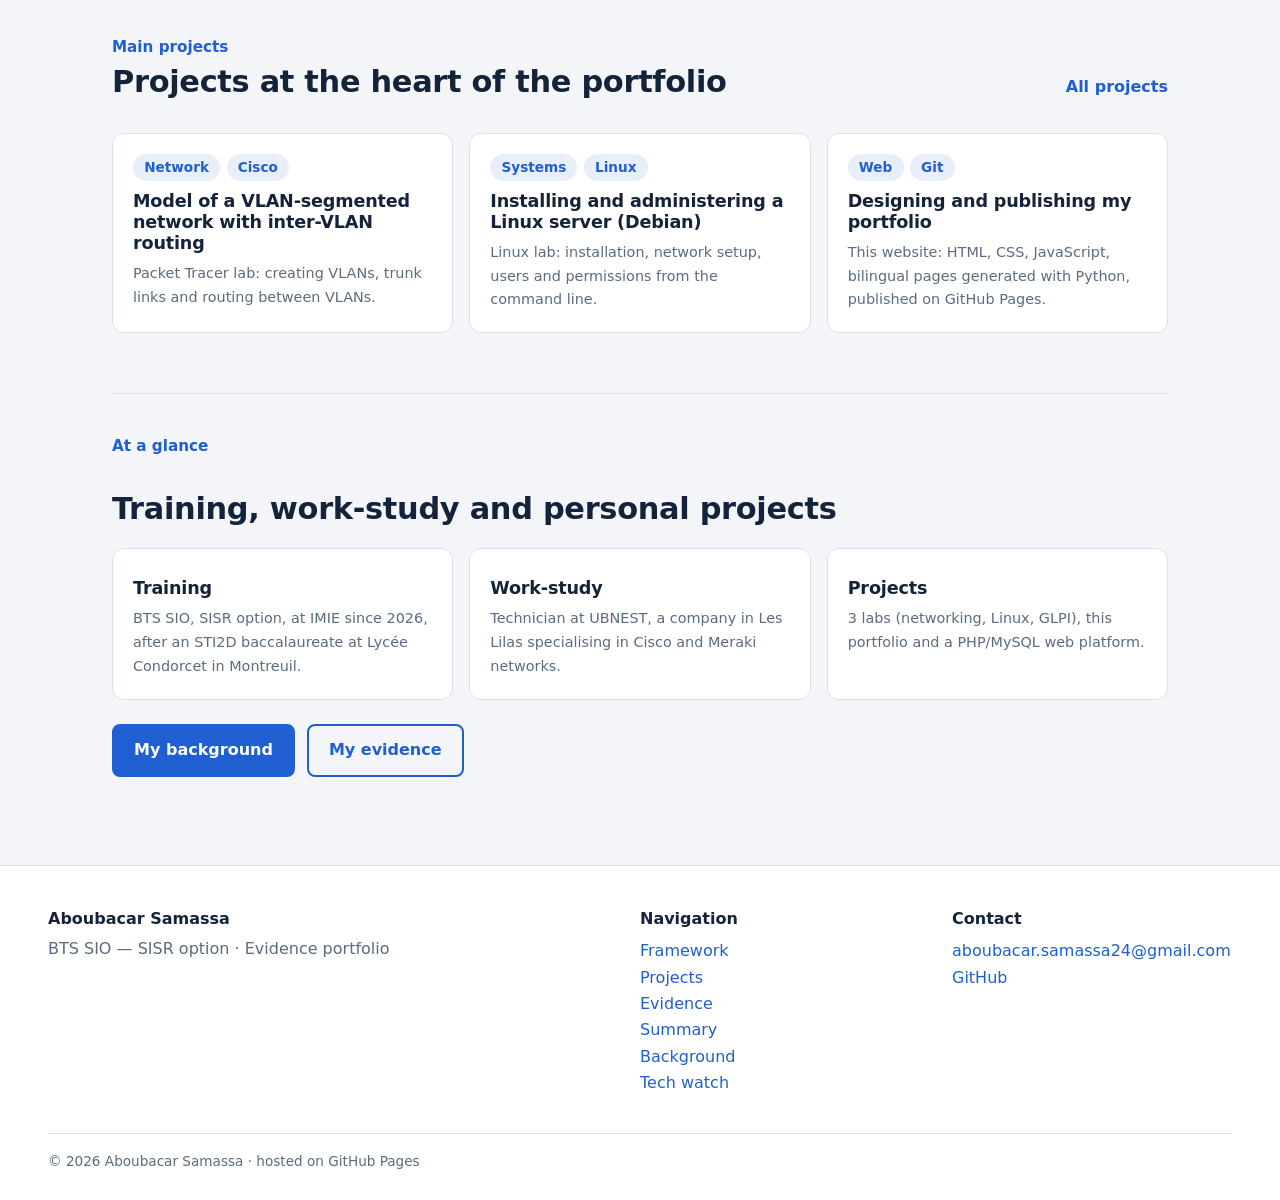
==== commit 0d57168c: "Add files via upload" ====
--- a/index-en.html
+++ b/index-en.html
@@ -6,7 +6,7 @@
 <title>Aboubacar Samassa — Portfolio BTS SIO SISR</title>
 <meta name="description" content="Evidence portfolio — BTS SIO SISR · Aboubacar Samassa">
 <script>(function(){var d=document.documentElement;d.classList.add("js");try{var s=localStorage.getItem("theme");d.dataset.theme=s||(matchMedia("(prefers-color-scheme: dark)").matches?"dark":"light")}catch(e){}})()</script>
-<link rel="stylesheet" href="style.css?v=4">
+<link rel="stylesheet" href="style.css?v=5">
 </head>
 <body>
 <canvas id="fond" aria-hidden="true"></canvas>
@@ -33,24 +33,24 @@
   <figure class="schema"><svg viewBox="0 0 420 285" role="group" aria-label="Interactive network diagram"><line class="lien" x1="210" y1="52" x2="210" y2="80"/><line class="lien" x1="210" y1="120" x2="210" y2="148"/><line class="lien" x1="210" y1="188" x2="80" y2="230"/><line class="lien" x1="210" y1="188" x2="210" y2="230"/><line class="lien" x1="210" y1="188" x2="340" y2="230"/><circle class="paquet" r="3.2"><animateMotion dur="2.2s" repeatCount="indefinite" path="M210 52 L210 80"/></circle><circle class="paquet" r="3.2"><animateMotion dur="2.0s" repeatCount="indefinite" path="M210 120 L210 148"/></circle><circle class="paquet" r="3.2"><animateMotion dur="2.8s" repeatCount="indefinite" path="M210 188 L80 230"/></circle><circle class="paquet" r="3.2"><animateMotion dur="2.4s" repeatCount="indefinite" path="M210 188 L210 230"/></circle><circle class="paquet" r="3.2"><animateMotion dur="3.0s" repeatCount="indefinite" path="M210 188 L340 230"/></circle><g class="noeud" tabindex="0" role="button" aria-label="Internet: the public network, where incoming traffic comes from." data-desc="Internet: the public network, where incoming traffic comes from."><rect x="166" y="12" width="88" height="40" rx="8"/><text x="210" y="32">Internet</text></g><g class="noeud" tabindex="0" role="button" aria-label="Firewall: filters traffic and protects the internal network." data-desc="Firewall: filters traffic and protects the internal network."><rect x="166" y="80" width="88" height="40" rx="8"/><text x="210" y="100">Firewall</text></g><g class="noeud" tabindex="0" role="button" aria-label="Switch: connects the machines of the local network together." data-desc="Switch: connects the machines of the local network together."><rect x="166" y="148" width="88" height="40" rx="8"/><text x="210" y="168">Switch</text></g><g class="noeud" tabindex="0" role="button" aria-label="Server: hosts services (directory, files, web…)." data-desc="Server: hosts services (directory, files, web…)."><rect x="36" y="230" width="88" height="40" rx="8"/><text x="80" y="250">Server</text></g><g class="noeud" tabindex="0" role="button" aria-label="Client workstation: a user reaching the network’s services." data-desc="Client workstation: a user reaching the network’s services."><rect x="166" y="230" width="88" height="40" rx="8"/><text x="210" y="250">PC 1</text></g><g class="noeud" tabindex="0" role="button" aria-label="Client workstation: another user on the same local network." data-desc="Client workstation: another user on the same local network."><rect x="296" y="230" width="88" height="40" rx="8"/><text x="340" y="250">PC 2</text></g></svg><figcaption id="legende" aria-live="polite">Hover over or select a device to see its role.</figcaption></figure>
 </section>
 <section class="section" id="couverture"><p class="surtitre">Framework status</p><h2>Skills coverage</h2>
-  <p class="lead">0 / 57 sub-skills covered</p><div class="cartes"><a class="carte" href="referentiel-en.html#e5">
-      <div class="carte-tete"><strong>E5</strong><span class="pct">0 %</span></div><p class="carte-titre">IT service support and delivery</p>
-      <div class="barre" role="img" aria-label="E5 : 0 %"><i style="width:0%"></i></div>
-      <p class="petit">0 project · 22 sub-skills</p></a><a class="carte" href="referentiel-en.html#e6">
-      <div class="carte-tete"><strong>E6</strong><span class="pct">0 %</span></div><p class="carte-titre">Systems and network administration</p>
-      <div class="barre" role="img" aria-label="E6 : 0 %"><i style="width:0%"></i></div>
-      <p class="petit">0 project · 17 sub-skills</p></a><a class="carte" href="referentiel-en.html#e7">
-      <div class="carte-tete"><strong>E7</strong><span class="pct">0 %</span></div><p class="carte-titre">IT services cybersecurity</p>
-      <div class="barre" role="img" aria-label="E7 : 0 %"><i style="width:0%"></i></div>
-      <p class="petit">0 project · 18 sub-skills</p></a></div>
+  <p class="lead">15 / 60 sub-skills practised in training, at work or in personal projects</p><div class="cartes"><a class="carte" href="referentiel-en.html#e5">
+      <div class="carte-tete"><strong>E5</strong><span class="pct">45 %</span></div><p class="carte-titre">IT service support and delivery</p>
+      <div class="barre" role="img" aria-label="E5 : 45 %"><i style="width:45%"></i></div>
+      <p class="petit">4 project(s) · 10 / 22 sub-skills</p></a><a class="carte" href="referentiel-en.html#e6">
+      <div class="carte-tete"><strong>E6</strong><span class="pct">24 %</span></div><p class="carte-titre">Systems and network administration</p>
+      <div class="barre" role="img" aria-label="E6 : 24 %"><i style="width:24%"></i></div>
+      <p class="petit">2 project(s) · 4 / 17 sub-skills</p></a><a class="carte" href="referentiel-en.html#e7">
+      <div class="carte-tete"><strong>E7</strong><span class="pct">5 %</span></div><p class="carte-titre">IT services cybersecurity</p>
+      <div class="barre" role="img" aria-label="E7 : 5 %"><i style="width:5%"></i></div>
+      <p class="petit">1 project(s) · 1 / 21 sub-skills</p></a></div>
   <p><a class="lien-fort" href="synthese-en.html">Detailed summary table</a></p></section>
 <section class="section"><p class="surtitre">How to read this portfolio</p><h2>From framework to evidence</h2>
   <p class="lead">Every skill shown links to the projects that use it and the evidence that backs it up.</p><ol class="etapes"><li><strong>Framework</strong><span>The E5, E6 and E7 exams and their official skills.</span></li><li><strong>Skill</strong><span>Each sub-skill, with its mastery status.</span></li><li><strong>Project</strong><span>The projects and experiences that use the skill.</span></li><li><strong>Evidence</strong><span>Screenshots, diagrams, configurations and documents.</span></li></ol></section>
 <section class="section"><p class="surtitre">Main projects</p>
   <div class="entete-ligne"><h2>Projects at the heart of the portfolio</h2><a class="lien-fort" href="realisations-en.html">All projects</a></div>
-  <article class="fiche"><div class="tags"><span class="tag">Network</span><span class="tag">Systems</span><span class="tag">Security</span></div><h3>Main project — coming soon</h3><dl><dt>Context</dt><dd>To be completed</dd><dt>Need</dt><dd>To be completed</dd><dt>Actions taken</dt><dd>To be completed</dd><dt>Technologies used</dt><dd>To be completed</dd><dt>Results / Deliverables</dt><dd>To be completed</dd></dl></article></section>
+  <div class="cartes"><a class="carte" href="realisations-en.html#tp-vlan"><div class="tags"><span class="tag">Network</span><span class="tag">Cisco</span></div><h3>Model of a VLAN-segmented network with inter-VLAN routing</h3><p class="petit">Packet Tracer lab: creating VLANs, trunk links and routing between VLANs.</p></a><a class="carte" href="realisations-en.html#tp-linux"><div class="tags"><span class="tag">Systems</span><span class="tag">Linux</span></div><h3>Installing and administering a Linux server (Debian)</h3><p class="petit">Linux lab: installation, network setup, users and permissions from the command line.</p></a><a class="carte" href="realisations-en.html#portfolio"><div class="tags"><span class="tag">Web</span><span class="tag">Git</span></div><h3>Designing and publishing my portfolio</h3><p class="petit">This website: HTML, CSS, JavaScript, bilingual pages generated with Python, published on GitHub Pages.</p></a></div></section>
 <section class="section"><p class="surtitre">At a glance</p><h2>Training, work-study and personal projects</h2>
-  <p class="placeholder">Section being written</p>
+  <div class="cartes"><a class="carte" href="parcours-en.html"><h3>Training</h3><p class="petit">BTS SIO, SISR option, at IMIE since 2026, after an STI2D baccalaureate at Lycée Condorcet in Montreuil.</p></a><a class="carte" href="parcours-en.html"><h3>Work-study</h3><p class="petit">Technician at UBNEST, a company in Les Lilas specialising in Cisco and Meraki networks.</p></a><a class="carte" href="realisations-en.html"><h3>Projects</h3><p class="petit">3 labs (networking, Linux, GLPI), this portfolio and a PHP/MySQL web platform.</p></a></div>
   <p class="actions"><a class="bouton" href="parcours-en.html">My background</a> <a class="bouton clair" href="preuves-en.html">My evidence</a></p></section>
 </main>
 <footer class="pied">
@@ -59,7 +59,7 @@
   <div><strong>Contact</strong><ul><li><a href="mailto:aboubacar.samassa24@gmail.com">aboubacar.samassa24@gmail.com</a></li><li><a href="https://github.com/Ubasams24">GitHub</a></li></ul></div>
   <p class="copy">© 2026 Aboubacar Samassa · hosted on GitHub Pages</p>
 </footer>
-<script src="script.js?v=4"></script>
-<script src="fond.js?v=4"></script>
+<script src="script.js?v=5"></script>
+<script src="fond.js?v=5"></script>
 </body>
 </html>
--- a/style.css
+++ b/style.css
@@ -174,3 +174,34 @@
 .portrait{animation:halo 4.5s ease-in-out infinite}
 
 @media (prefers-reduced-motion:reduce){.paquet{display:none}#progression{transition:none}}
+
+/* ===== Contenu : référentiel, synthèse, preuves, veille ===== */
+code{font-family:ui-monospace,SFMono-Regular,Consolas,monospace;font-size:.85em;color:var(--accent);background:var(--teinte-faible);padding:.05rem .35rem;border-radius:4px}
+h3 code{font-size:.8em}
+.pill{display:inline-block;white-space:nowrap;border-radius:99px;padding:.1rem .65rem;font-size:.8rem;font-weight:600}
+.pill.ok{background:var(--teinte);color:var(--accent)}
+.pill.non{background:transparent;color:var(--doux);border:1px dashed var(--doux)}
+.ref-liste,.preuves{list-style:none;padding:0;margin:.5rem 0 1.25rem}
+.ref-liste li,.preuves li{background:var(--carte);border:1px solid var(--filet);border-radius:10px;padding:.65rem 1rem;margin:.45rem 0}
+.ref-liste li:target{border-color:var(--accent);box-shadow:0 0 0 3px var(--teinte)}
+.ref-ligne,.preuves li{display:flex;justify-content:space-between;align-items:center;gap:1rem}
+.ref-liens{font-size:.9rem;margin-top:.3rem;color:var(--doux)}
+.ref-liens a{margin-right:.6rem}
+.cartes h3{margin:.6rem 0 .3rem;font-size:1.1rem}
+.comps{list-style:none;padding:0;margin:0}
+.comps li{margin:.15rem 0}
+.comps a{text-decoration:none}
+.fiche-pied{margin:.9rem 0 0}
+.fiche:target{border-color:var(--accent)}
+table.synthese td{vertical-align:top;font-size:.93rem}
+.ligne-bloc td{background:var(--teinte);font-weight:700;color:var(--encre)}
+.veille p{margin:.4rem 0}
+.retiens{border-left:3px solid var(--accent);padding-left:.8rem}
+@media (max-width:860px){.ref-ligne,.preuves li{flex-direction:column;align-items:flex-start;gap:.35rem}}
+@media print{
+  #fond,#progression,.topbar,.pied,.no-print,.skip{display:none !important}
+  body{background:#fff;color:#000}
+  .reveal{opacity:1 !important;transform:none !important}
+  th{background:#eee !important;color:#000 !important}
+  a{color:#000;text-decoration:none}
+}
